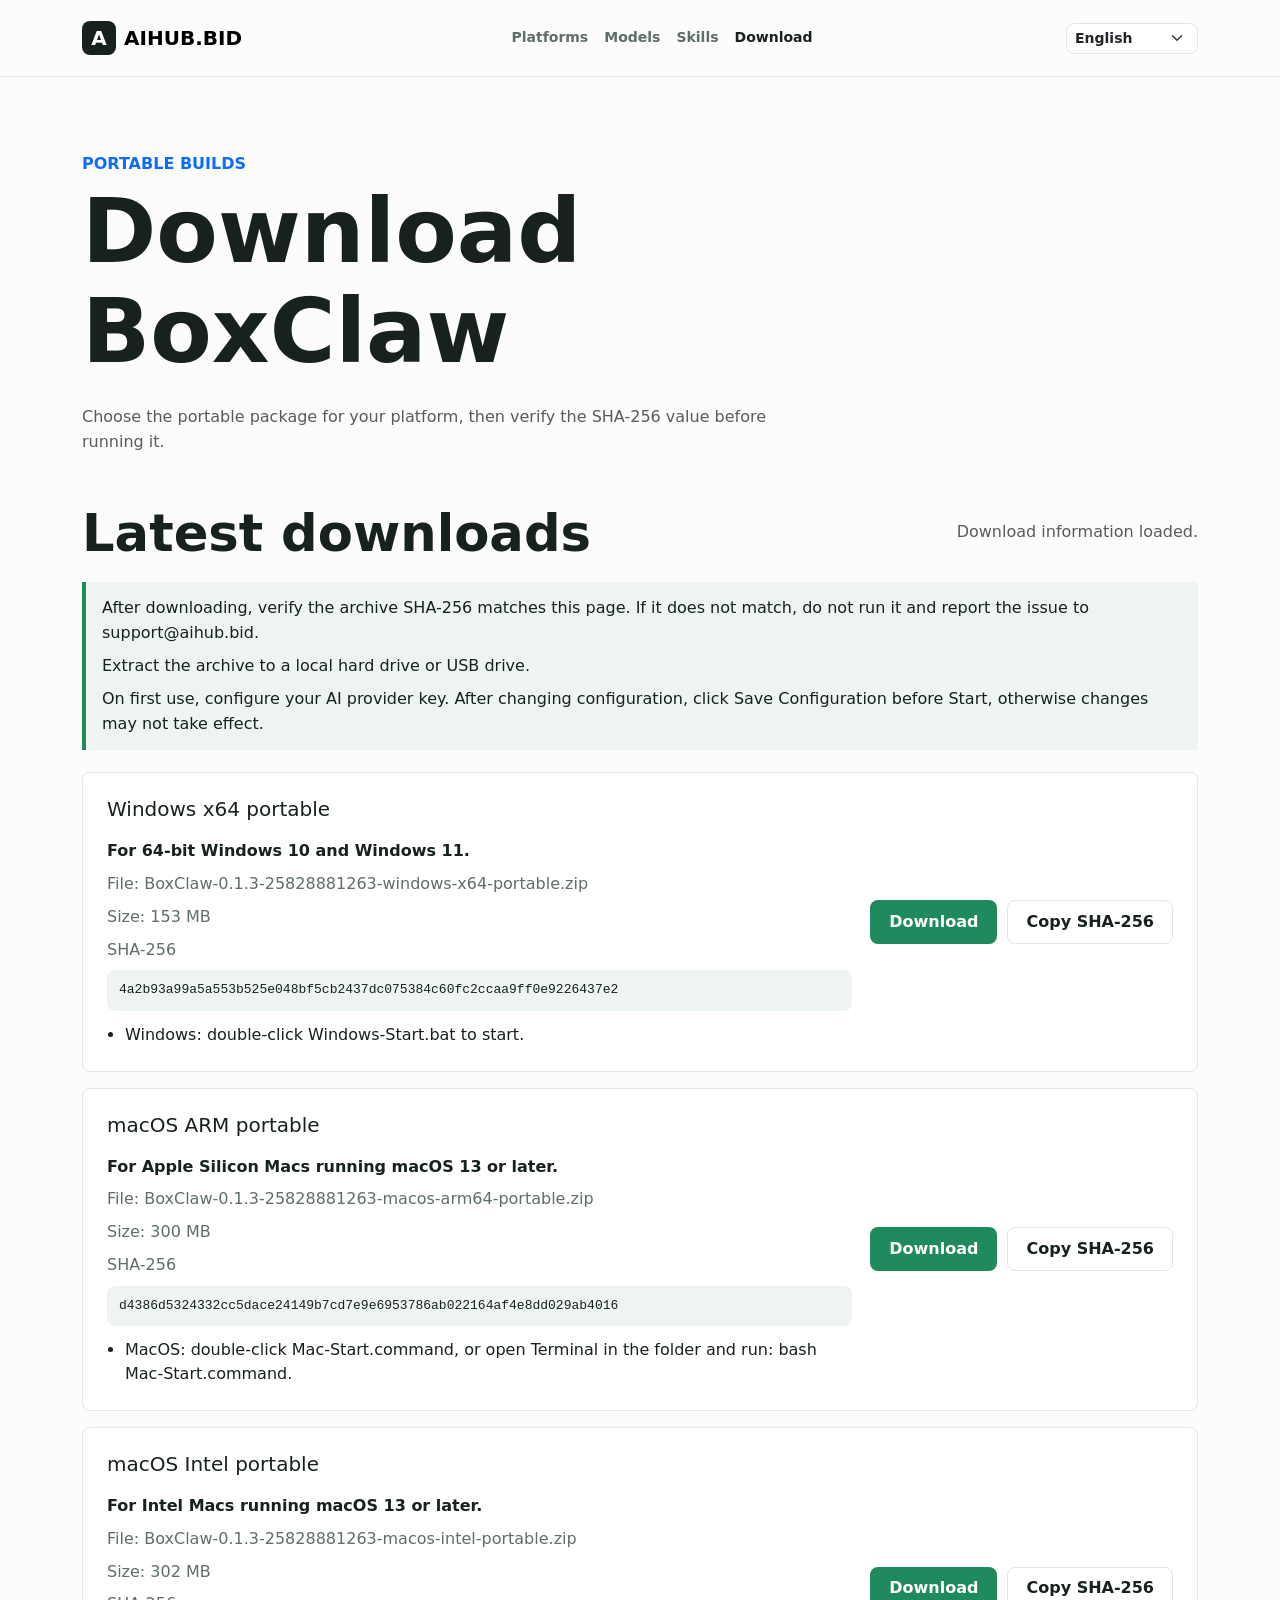
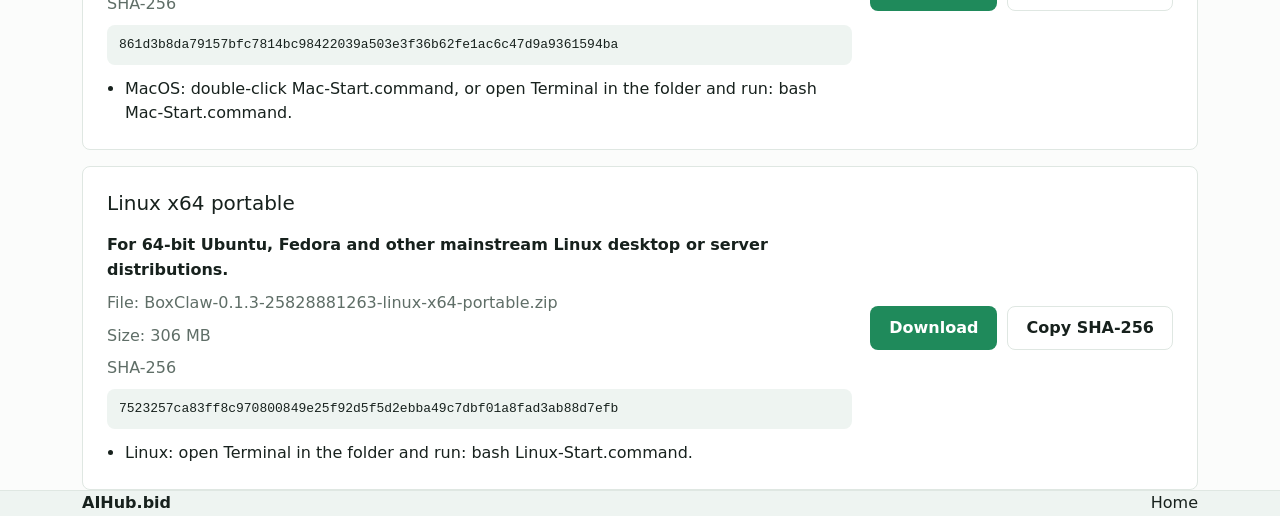
==== download.html @ 00be00dc "fix(download): 强化下载页校验和启动说明 问题背景： - 下载页面向用户暴露了打版和 workflow 等实现细节，且缺少足够醒目的 SHA-256 校验和启动说明。  解决内容： - " ====
<!doctype html>
<html lang="en">
<head>
  <meta charset="utf-8">
  <meta name="viewport" content="width=device-width, initial-scale=1">
  <meta http-equiv="Content-Security-Policy" content="default-src 'self'; connect-src 'self'; img-src 'self' data:; style-src 'self'; script-src 'self'; object-src 'none'; base-uri 'self'; form-action 'none'; upgrade-insecure-requests">
  <meta name="description" content="Download BoxClaw portable builds for Windows, macOS and Linux, then verify release SHA-256 checksums.">
  <title>Download BoxClaw - AIHub.bid</title>
  <link rel="shortcut icon" href="images/favicon.ico">
  <link rel="stylesheet" href="css/bootstrap.min.css" type="text/css">
  <link rel="stylesheet" href="css/materialdesignicons.min.css" type="text/css">
  <link rel="stylesheet" href="css/aihub.css" type="text/css">
</head>
<body data-page="download">
  <nav class="navbar navbar-expand-lg fixed-top navbar-white navbar-custom sticky" id="navbar">
    <div class="container">
      <a class="navbar-brand text-uppercase fw-bold d-flex align-items-center gap-2" href="index.html" aria-label="AIHub.bid">
        <span class="brand-mark" aria-hidden="true">A</span>
        <span>AIHub.bid</span>
      </a>
      <button class="navbar-toggler" type="button" data-bs-toggle="collapse" data-bs-target="#navbarCollapse"
        aria-controls="navbarCollapse" aria-expanded="false" aria-label="Toggle navigation">
        <span class="mdi mdi-menu"></span>
      </button>
      <div class="collapse navbar-collapse" id="navbarCollapse">
        <ul class="navbar-nav mx-auto" id="navbar-navlist">
          <li class="nav-item"><a class="nav-link" href="index.html#platforms" data-i18n="nav.platforms">Platforms</a></li>
          <li class="nav-item"><a class="nav-link" href="index.html#models" data-i18n="nav.models">Models</a></li>
          <li class="nav-item"><a class="nav-link" href="index.html#skills" data-i18n="nav.skills">Skills</a></li>
          <li class="nav-item"><a class="nav-link active" href="download.html" data-i18n="nav.download">Download</a></li>
        </ul>
        <div class="d-flex align-items-center gap-3">
          <select id="language-select" class="form-select form-select-sm language-select" aria-label="Language">
            <option value="en">English</option>
            <option value="zh-CN">简体中文</option>
            <option value="ja">日本語</option>
            <option value="ko">한국어</option>
            <option value="hi-IN">हिन्दी</option>
          </select>
        </div>
      </div>
    </div>
  </nav>

  <main>
    <section class="section download-hero">
      <div class="container">
        <div class="row align-items-end g-4">
          <div class="col-lg-8">
            <h6 class="text-uppercase text-primary fw-semibold" data-i18n="download.eyebrow">Portable builds</h6>
            <h1 data-i18n="download.title">Download BoxClaw</h1>
            <p class="text-muted fs-18 mt-4" data-i18n="download.lede">Choose the portable package for your platform, then verify the SHA-256 value before running it.</p>
          </div>
        </div>
      </div>
    </section>

    <section class="section pt-0" aria-labelledby="download-list-title">
      <div class="container">
        <div class="download-toolbar">
          <h2 id="download-list-title" class="heading" data-i18n="download.listTitle">Latest downloads</h2>
          <p id="download-metadata" class="text-muted" data-i18n="download.loading">Loading download information...</p>
        </div>
        <div class="download-safety" aria-label="Download safety notes">
          <p data-i18n="download.verify">After downloading, verify the archive SHA-256 matches this page. If it does not match, do not run it and report the issue to support@aihub.bid.</p>
          <p data-i18n="download.extract">Extract the archive to a local hard drive or USB drive.</p>
          <p data-i18n="download.firstUse">On first use, configure your AI provider key. After changing configuration, click Save Configuration before Start, otherwise changes may not take effect.</p>
        </div>
        <div id="download-list" class="download-list" aria-live="polite"></div>
      </div>
    </section>
  </main>

  <footer class="section bg-footer">
    <div class="container d-flex flex-column flex-md-row justify-content-between gap-3">
      <strong>AIHub.bid</strong>
      <a href="index.html" data-i18n="download.backHome">Home</a>
    </div>
  </footer>

  <button onclick="topFunction()" id="back-to-top" aria-label="Back to top"><i class="mdi mdi-arrow-up"></i></button>
  <script src="js/bootstrap.bundle.min.js"></script>
  <script src="js/aihub-site.js"></script>
</body>
</html>
---- css/aihub.css ----
:root {
  color-scheme: light;
  --ink: #17211d;
  --muted: #5f6e67;
  --line: #dfe7e2;
  --paper: #fbfcfb;
  --soft: #eef4f1;
  --panel: #ffffff;
  --green: #1f8a5b;
  --green-deep: #12623f;
  --blue: #1f6f9e;
  --amber: #b86812;
  --shadow: 0 18px 50px rgba(23, 33, 29, 0.12);
  font-family: Inter, ui-sans-serif, system-ui, -apple-system, BlinkMacSystemFont, "Segoe UI", sans-serif;
}

.navbar-custom {
  min-height: 72px;
  padding: 16px 0;
  background: rgba(251, 252, 251, 0.96);
  border-bottom: 1px solid var(--line);
  backdrop-filter: blur(14px);
}

.navbar-custom .nav-link {
  color: var(--muted);
  font-size: 14px;
  font-weight: 800;
}

.navbar-custom .nav-link:hover,
.navbar-custom .nav-link.active {
  color: var(--ink);
}

.nav-sticky {
  box-shadow: 0 8px 28px rgba(23, 33, 29, 0.08);
}

.language-select {
  min-width: 132px;
  border-color: var(--line);
  border-radius: 8px;
  font-weight: 800;
}

.btn-primary {
  background: var(--green);
  border-color: var(--green);
}

.btn-primary:hover,
.btn-primary:focus {
  background: var(--green-deep);
  border-color: var(--green-deep);
}

.btn-outline-primary {
  color: var(--green);
  border-color: var(--green);
}

.btn-outline-primary:hover,
.btn-outline-primary:focus {
  background: var(--green);
  border-color: var(--green);
}

.aihub-hero {
  min-height: calc(100vh - 72px);
  padding-top: clamp(120px, 12vw, 168px);
}

.aihub-hero .home-heading h1,
.download-hero h1 {
  color: var(--ink);
  font-size: clamp(52px, 7vw, 96px);
  font-weight: 900;
  letter-spacing: 0;
}

.scaffold-visual {
  position: relative;
}

.scaffold-hero-img {
  display: block;
  max-height: 520px;
  margin-inline: auto;
  object-fit: contain;
}

.control-preview {
  position: absolute;
  right: 6%;
  bottom: 4%;
  width: min(320px, 72%);
  overflow: hidden;
  border: 1px solid var(--line);
  border-radius: 8px;
  background: #ffffff;
}

.preview-topbar {
  display: flex;
  align-items: center;
  gap: 7px;
  padding: 10px 12px;
  background: var(--soft);
  border-bottom: 1px solid var(--line);
  font-size: 12px;
  font-weight: 900;
}

.preview-topbar span {
  width: 8px;
  height: 8px;
  border-radius: 50%;
  background: var(--amber);
}

.preview-topbar span:nth-child(2) {
  background: var(--green);
}

.preview-topbar span:nth-child(3) {
  background: var(--blue);
}

.preview-body {
  display: grid;
  grid-template-columns: repeat(2, minmax(0, 1fr));
  gap: 10px;
  padding: 14px;
}

.preview-pill,
.tag-cloud span {
  border: 1px solid var(--line);
  border-radius: 8px;
  background: #ffffff;
  padding: 10px 12px;
  color: var(--ink);
  font-weight: 900;
}

.preview-pill.active {
  background: var(--ink);
  color: #ffffff;
}

.features-bg {
  background-color: var(--soft);
}

.aihub-card {
  border: 1px solid var(--line);
  border-radius: 8px;
  background: #ffffff;
}

.avatar-title {
  background: rgba(31, 138, 91, 0.14) !important;
  color: var(--green-deep);
}

.tag-cloud {
  display: flex;
  flex-wrap: wrap;
  gap: 12px;
}

.download-hero {
  padding-top: clamp(120px, 12vw, 168px);
  padding-bottom: 36px;
}

.download-toolbar {
  display: flex;
  align-items: end;
  justify-content: space-between;
  gap: 20px;
  padding-bottom: 22px;
}

.download-safety {
  display: grid;
  gap: 8px;
  margin: 0 0 22px;
  border-left: 4px solid var(--green);
  background: var(--soft);
  padding: 14px 16px;
  color: var(--ink);
}

.download-safety p {
  margin: 0;
  line-height: 1.55;
}

.download-list {
  display: grid;
  gap: 16px;
}

.download-item {
  display: grid;
  grid-template-columns: minmax(0, 1fr) auto;
  gap: 18px;
  align-items: center;
  border: 1px solid var(--line);
  border-radius: 8px;
  background: #ffffff;
  padding: 24px;
}

.download-meta {
  display: grid;
  gap: 8px;
  min-width: 0;
}

.checksum {
  display: block;
  max-width: 100%;
  overflow-wrap: anywhere;
  border-radius: 8px;
  background: var(--soft);
  padding: 10px 12px;
  color: var(--ink);
  font-family: ui-monospace, SFMono-Regular, Menlo, Monaco, Consolas, monospace;
  font-size: 13px;
}

.download-usage {
  display: grid;
  gap: 6px;
  padding-left: 18px;
  margin: 4px 0 0;
  color: var(--ink);
}

.download-usage li {
  line-height: 1.5;
}

.download-actions {
  display: flex;
  flex-wrap: wrap;
  gap: 10px;
  justify-content: flex-end;
}

.download-button,
.copy-button {
  display: inline-flex;
  align-items: center;
  justify-content: center;
  min-height: 44px;
  border-radius: 8px;
  border: 1px solid transparent;
  padding: 0 18px;
  font-weight: 900;
}

.download-button {
  background: var(--green);
  color: #ffffff;
}

.copy-button {
  background: #ffffff;
  border-color: var(--line);
  color: var(--ink);
}

.bg-footer {
  border-top: 1px solid var(--line);
  background: var(--soft);
}

#back-to-top {
  width: 40px;
  height: 40px;
  position: fixed;
  right: 24px;
  bottom: 24px;
  z-index: 10;
  display: none;
  border: 0;
  border-radius: 50%;
  background: var(--ink);
  color: #ffffff;
}

@media (max-width: 991px) {
  .navbar-custom .navbar-collapse {
    padding-top: 12px;
  }

  .aihub-hero,
  .download-hero {
    padding-top: 138px;
  }

  .control-preview {
    position: relative;
    right: auto;
    bottom: auto;
    width: 100%;
    margin-top: 18px;
  }
}

@media (max-width: 860px) {
  .download-toolbar,
  .download-item {
    display: grid;
    grid-template-columns: 1fr;
  }

  .download-actions {
    justify-content: stretch;
  }

  .download-actions a,
  .download-actions button {
    width: 100%;
  }
}

* {
  box-sizing: border-box;
}

html {
  scroll-behavior: smooth;
}

body {
  margin: 0;
  background: var(--paper);
  color: var(--ink);
  line-height: 1.55;
}

a {
  color: inherit;
  text-decoration: none;
}

.site-header {
  position: sticky;
  top: 0;
  z-index: 20;
  display: flex;
  align-items: center;
  gap: 24px;
  min-height: 72px;
  padding: 14px clamp(18px, 4vw, 64px);
  background: rgba(251, 252, 251, 0.94);
  border-bottom: 1px solid var(--line);
  backdrop-filter: blur(14px);
}

.brand {
  display: inline-flex;
  align-items: center;
  gap: 10px;
  font-weight: 800;
  white-space: nowrap;
}

.brand-mark {
  display: grid;
  place-items: center;
  width: 34px;
  height: 34px;
  border-radius: 8px;
  background: var(--ink);
  color: #ffffff;
}

.nav-links {
  display: flex;
  align-items: center;
  gap: 22px;
  margin-left: auto;
  color: var(--muted);
  font-size: 14px;
  font-weight: 700;
}

.nav-links a:hover,
.nav-links a[aria-current="page"] {
  color: var(--ink);
}

.language-label select {
  height: 38px;
  border: 1px solid var(--line);
  border-radius: 8px;
  background: #ffffff;
  color: var(--ink);
  font: inherit;
  font-size: 14px;
  font-weight: 700;
  padding: 0 12px;
}

.hero {
  display: grid;
  grid-template-columns: minmax(0, 1fr) minmax(340px, 0.92fr);
  gap: clamp(28px, 5vw, 72px);
  min-height: calc(100vh - 72px);
  padding: clamp(54px, 9vw, 110px) clamp(18px, 6vw, 84px) clamp(38px, 6vw, 76px);
  align-items: center;
}

.hero h1,
.page-head h1 {
  margin: 0;
  font-size: clamp(48px, 7vw, 104px);
  line-height: 0.94;
  letter-spacing: 0;
}

.hero-lede,
.page-head p {
  max-width: 650px;
  margin: 22px 0 0;
  color: var(--muted);
  font-size: clamp(18px, 2vw, 23px);
}

.eyebrow {
  margin: 0 0 14px;
  color: var(--green-deep);
  font-size: 13px;
  font-weight: 900;
  letter-spacing: 0.08em;
  text-transform: uppercase;
}

.hero-actions {
  display: flex;
  flex-wrap: wrap;
  gap: 12px;
  margin-top: 32px;
}

.primary-action,
.secondary-action,
.download-button,
.copy-button {
  display: inline-flex;
  align-items: center;
  justify-content: center;
  min-height: 44px;
  border-radius: 8px;
  border: 1px solid transparent;
  padding: 0 18px;
  font-weight: 800;
  cursor: pointer;
}

.primary-action,
.download-button {
  background: var(--green);
  color: #ffffff;
}

.secondary-action,
.copy-button {
  background: #ffffff;
  border-color: var(--line);
  color: var(--ink);
}

.download-button[aria-disabled="true"] {
  opacity: 0.62;
  pointer-events: none;
}

.product-visual {
  position: relative;
  min-height: 430px;
  display: grid;
  place-items: center;
}

.visual-window {
  width: min(100%, 560px);
  border: 1px solid rgba(23, 33, 29, 0.12);
  border-radius: 8px;
  overflow: hidden;
  background: #ffffff;
  box-shadow: var(--shadow);
}

.visual-topbar {
  display: flex;
  align-items: center;
  gap: 8px;
  padding: 13px 16px;
  background: var(--soft);
  border-bottom: 1px solid var(--line);
}

.visual-topbar span {
  width: 10px;
  height: 10px;
  border-radius: 50%;
  background: var(--amber);
}

.visual-topbar span:nth-child(2) {
  background: var(--green);
}

.visual-topbar span:nth-child(3) {
  background: var(--blue);
}

.visual-topbar strong {
  margin-left: 8px;
  font-size: 13px;
}

.visual-body {
  display: grid;
  grid-template-columns: 120px 1fr;
  min-height: 320px;
}

.visual-rail {
  display: grid;
  align-content: start;
  gap: 10px;
  padding: 18px;
  border-right: 1px solid var(--line);
  background: #f7faf8;
}

.visual-rail span,
.visual-grid span,
.skill-strip span,
.provider-list li {
  border: 1px solid var(--line);
  border-radius: 8px;
  background: #ffffff;
  padding: 10px 12px;
  font-weight: 800;
}

.visual-rail .active {
  background: var(--ink);
  color: #ffffff;
}

.visual-panel {
  padding: 22px;
}

.visual-status {
  display: flex;
  justify-content: space-between;
  gap: 14px;
  border: 1px solid var(--line);
  border-radius: 8px;
  padding: 16px;
}

.visual-status small {
  color: var(--green-deep);
  font-weight: 900;
}

.visual-lines {
  display: grid;
  gap: 12px;
  margin: 22px 0;
}

.visual-lines span {
  display: block;
  height: 12px;
  border-radius: 999px;
  background: var(--soft);
}

.visual-lines span:nth-child(2) {
  width: 78%;
}

.visual-lines span:nth-child(3) {
  width: 58%;
}

.visual-grid {
  display: grid;
  grid-template-columns: repeat(2, minmax(0, 1fr));
  gap: 10px;
}

.band {
  padding: clamp(54px, 8vw, 96px) clamp(18px, 6vw, 84px);
  border-top: 1px solid var(--line);
}

.split-band {
  display: grid;
  grid-template-columns: minmax(0, 0.8fr) minmax(320px, 1fr);
  gap: clamp(26px, 5vw, 70px);
  align-items: start;
}

.section-heading h2,
.download-toolbar h2 {
  max-width: 760px;
  margin: 0;
  font-size: clamp(30px, 4vw, 56px);
  line-height: 1.04;
  letter-spacing: 0;
}

.feature-grid {
  display: grid;
  grid-template-columns: repeat(2, minmax(0, 1fr));
  gap: 18px;
  margin-top: 32px;
}

.feature-item,
.download-item {
  border: 1px solid var(--line);
  border-radius: 8px;
  background: #ffffff;
  padding: 24px;
}

.feature-item h3,
.download-item h3 {
  margin: 0 0 10px;
  font-size: 20px;
}

.feature-item p,
.download-item p,
.metadata-note {
  margin: 0;
  color: var(--muted);
}

.download-item .platform-note {
  color: var(--ink);
  font-weight: 700;
}

.provider-list,
.skill-strip {
  display: flex;
  flex-wrap: wrap;
  gap: 12px;
  padding: 0;
  margin: 0;
  list-style: none;
}

.skill-strip {
  margin-top: 32px;
}

.page-head {
  padding: clamp(54px, 8vw, 92px) clamp(18px, 6vw, 84px) 36px;
}

.download-section {
  padding: 0 clamp(18px, 6vw, 84px) clamp(58px, 9vw, 110px);
}

.download-toolbar {
  display: flex;
  align-items: end;
  justify-content: space-between;
  gap: 20px;
  padding-bottom: 22px;
}

.download-list {
  display: grid;
  gap: 16px;
}

.download-item {
  display: grid;
  grid-template-columns: minmax(0, 1fr) auto;
  gap: 18px;
  align-items: center;
}

.download-meta {
  display: grid;
  gap: 8px;
  min-width: 0;
}

.checksum {
  display: block;
  max-width: 100%;
  overflow-wrap: anywhere;
  border-radius: 8px;
  background: var(--soft);
  padding: 10px 12px;
  color: var(--ink);
  font-family: ui-monospace, SFMono-Regular, Menlo, Monaco, Consolas, monospace;
  font-size: 13px;
}

.download-actions {
  display: flex;
  flex-wrap: wrap;
  gap: 10px;
  justify-content: flex-end;
}

.site-footer {
  display: flex;
  justify-content: space-between;
  gap: 16px;
  padding: 28px clamp(18px, 6vw, 84px);
  border-top: 1px solid var(--line);
  color: var(--muted);
  font-weight: 700;
}

.sr-only {
  position: absolute;
  width: 1px;
  height: 1px;
  padding: 0;
  margin: -1px;
  overflow: hidden;
  clip: rect(0, 0, 0, 0);
  white-space: nowrap;
  border: 0;
}

@media (max-width: 860px) {
  .site-header {
    flex-wrap: wrap;
    gap: 12px;
  }

  .nav-links {
    order: 3;
    width: 100%;
    overflow-x: auto;
    margin-left: 0;
    padding-bottom: 2px;
  }

  .hero,
  .split-band {
    grid-template-columns: 1fr;
  }

  .hero {
    min-height: auto;
  }

  .feature-grid,
  .download-item {
    grid-template-columns: 1fr;
  }

  .download-toolbar {
    display: grid;
  }

  .download-actions {
    justify-content: stretch;
  }

  .download-actions a,
  .download-actions button {
    width: 100%;
  }
}

@media (max-width: 520px) {
  .visual-body {
    grid-template-columns: 1fr;
  }

  .visual-rail {
    grid-template-columns: repeat(3, 1fr);
    border-right: 0;
    border-bottom: 1px solid var(--line);
  }

  .visual-grid {
    grid-template-columns: 1fr;
  }
}

/* Scaffold adaptation overrides: keep the Bootstrap template structure while removing demo-only visual noise. */
.heading {
  text-transform: none;
  font-weight: 900;
  line-height: 1.12;
}

.heading::before {
  display: none;
}

.aihub-hero .home-heading h1,
.download-hero h1 {
  line-height: 1.12;
  overflow-wrap: anywhere;
}

.features .features-card {
  text-align: left;
}

.features .features-card .avatar-md {
  margin: 0 0 1.5rem;
}

main .section {
  overflow: hidden;
}

#models,
#skills {
  padding-top: 96px;
  padding-bottom: 96px;
}

:lang(hi-IN) .aihub-hero .home-heading h1,
:lang(hi-IN) .download-hero h1,
:lang(hi-IN) .heading {
  line-height: 1.24;
}

@media (max-width: 991px) {
  .aihub-hero .home-heading h1,
  .download-hero h1 {
    font-size: clamp(44px, 12vw, 64px);
  }

  .section {
    padding-top: 64px;
    padding-bottom: 64px;
  }
}

@media (max-width: 520px) {
  .aihub-hero .home-heading h1,
  .download-hero h1 {
    font-size: clamp(42px, 12vw, 56px);
  }

  .download-hero h1 {
    max-width: 10ch;
  }

  .heading {
    font-size: 28px;
  }

  .home-btn .btn {
    width: 100%;
  }
}
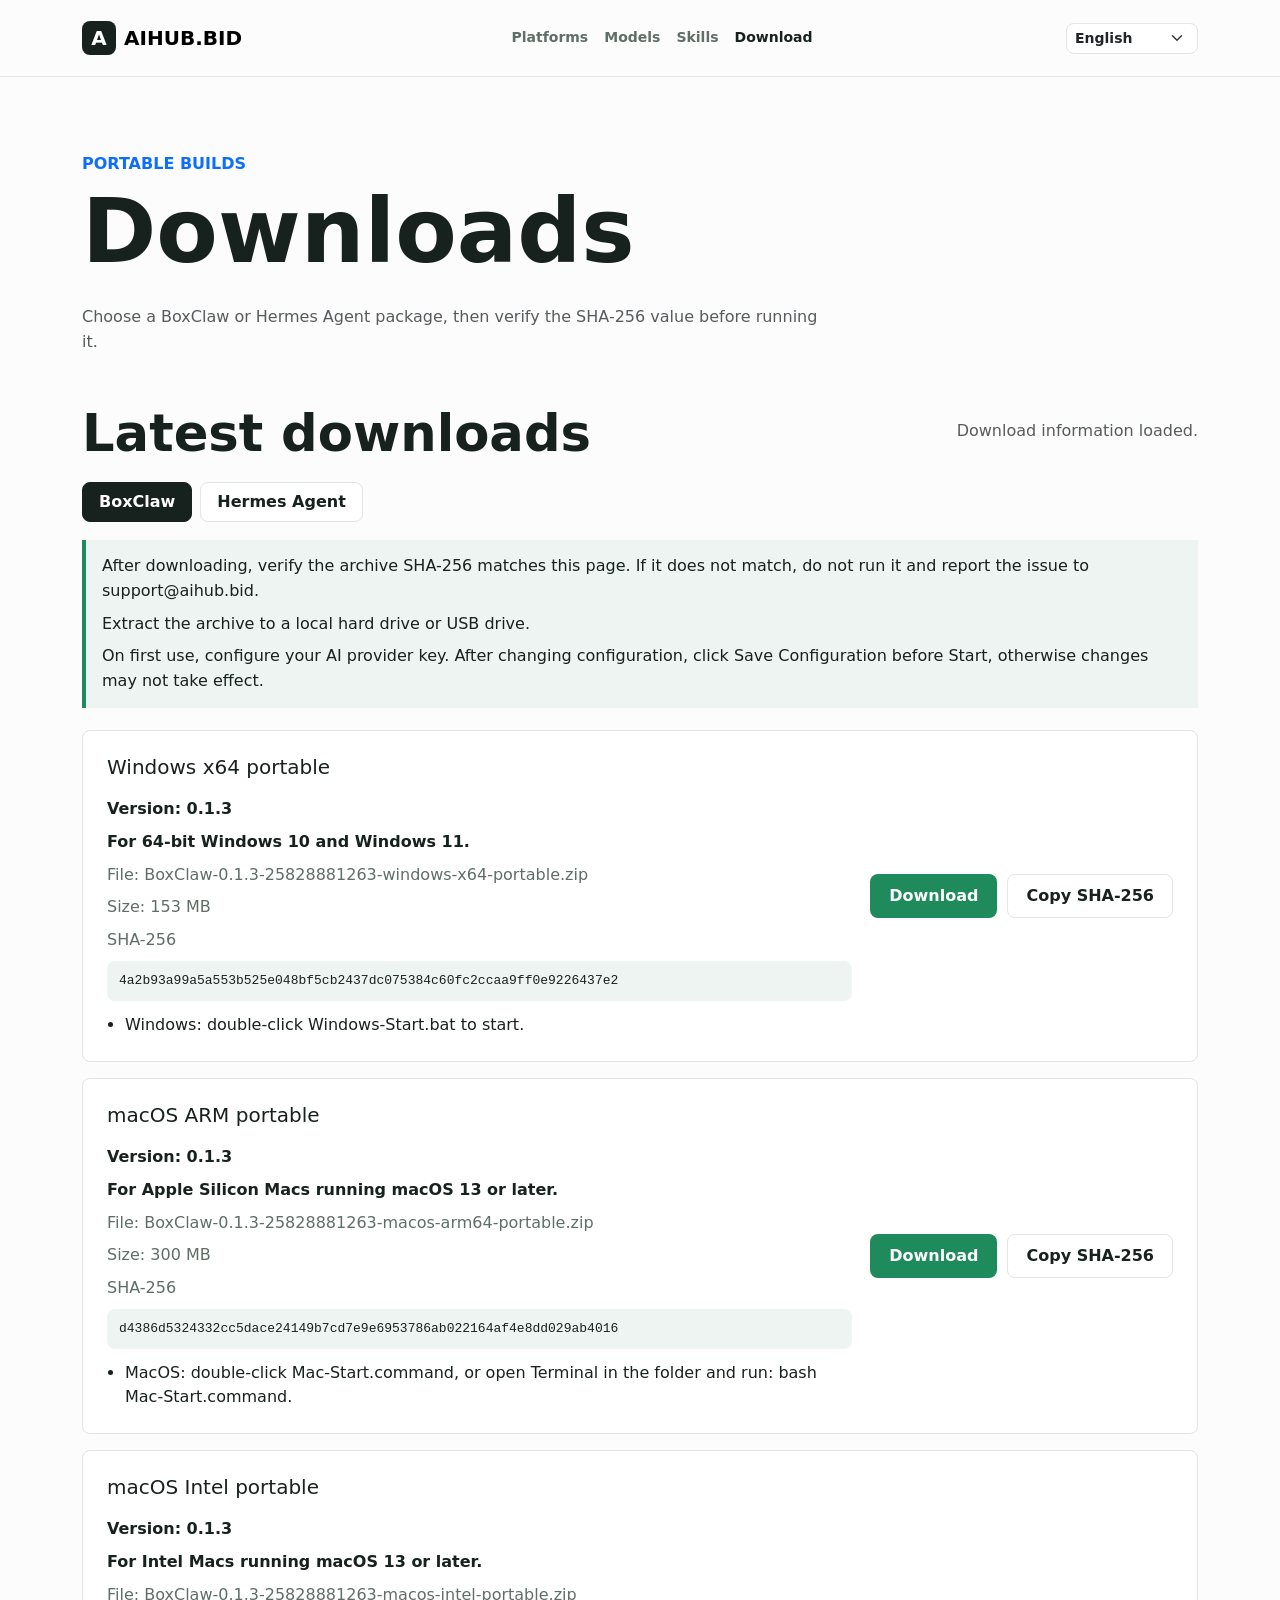
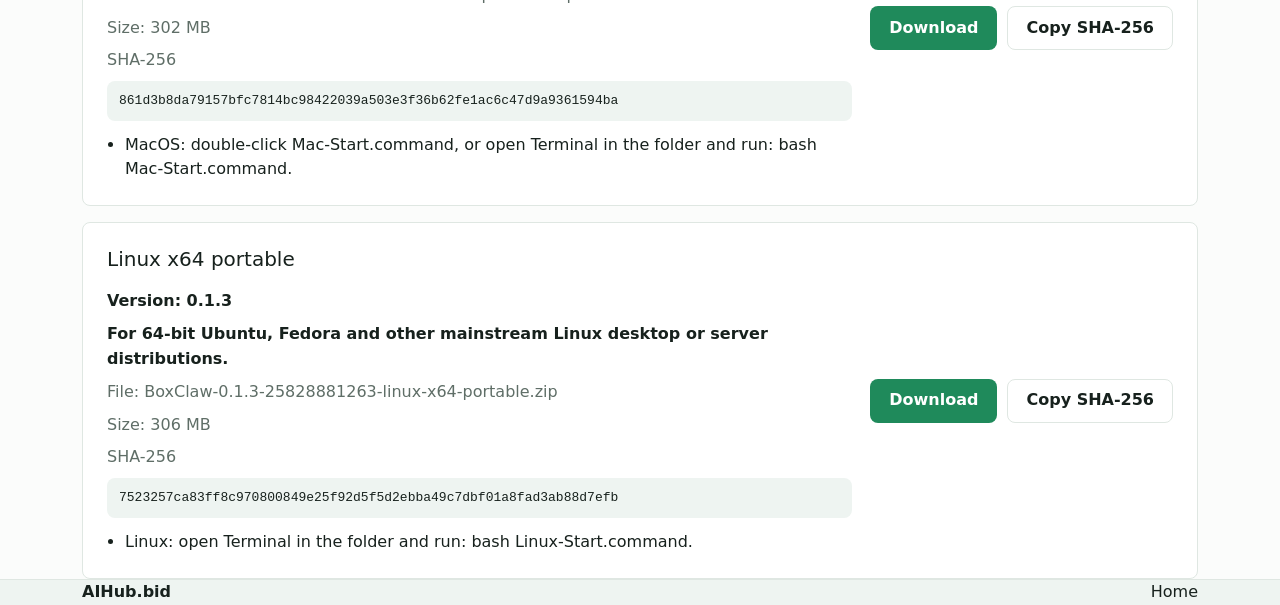
==== commit edeecd8a: "feat(download): 增加鉴权下载页 问题背景：下载页旧实现直接公开 BoxClaw 下载 URL，且只支持单产品 metadata，不满足 token + Turnstile 鉴权和 He" ====
--- a/download.html
+++ b/download.html
@@ -3,9 +3,9 @@
 <head>
   <meta charset="utf-8">
   <meta name="viewport" content="width=device-width, initial-scale=1">
-  <meta http-equiv="Content-Security-Policy" content="default-src 'self'; connect-src 'self'; img-src 'self' data:; style-src 'self'; script-src 'self'; object-src 'none'; base-uri 'self'; form-action 'none'; upgrade-insecure-requests">
-  <meta name="description" content="Download BoxClaw portable builds for Windows, macOS and Linux, then verify release SHA-256 checksums.">
-  <title>Download BoxClaw - AIHub.bid</title>
+  <meta http-equiv="Content-Security-Policy" content="default-src 'self'; connect-src 'self' https://dl.aihub.bid https://challenges.cloudflare.com; img-src 'self' data:; style-src 'self'; script-src 'self' https://challenges.cloudflare.com; frame-src https://challenges.cloudflare.com; object-src 'none'; base-uri 'self'; form-action 'none'; upgrade-insecure-requests">
+  <meta name="description" content="Download BoxClaw and Hermes Agent packages, then verify release SHA-256 checksums.">
+  <title>Downloads - AIHub.bid</title>
   <link rel="shortcut icon" href="images/favicon.ico">
   <link rel="stylesheet" href="css/bootstrap.min.css" type="text/css">
   <link rel="stylesheet" href="css/materialdesignicons.min.css" type="text/css">
@@ -61,6 +61,7 @@
           <h2 id="download-list-title" class="heading" data-i18n="download.listTitle">Latest downloads</h2>
           <p id="download-metadata" class="text-muted" data-i18n="download.loading">Loading download information...</p>
         </div>
+        <div id="download-tabs" class="download-tabs" aria-label="Download products"></div>
         <div class="download-safety" aria-label="Download safety notes">
           <p data-i18n="download.verify">After downloading, verify the archive SHA-256 matches this page. If it does not match, do not run it and report the issue to support@aihub.bid.</p>
           <p data-i18n="download.extract">Extract the archive to a local hard drive or USB drive.</p>
@@ -78,8 +79,30 @@
     </div>
   </footer>
 
-  <button onclick="topFunction()" id="back-to-top" aria-label="Back to top"><i class="mdi mdi-arrow-up"></i></button>
+  <div id="download-token-modal" class="download-modal" hidden aria-hidden="true" role="dialog" aria-modal="true" aria-labelledby="download-token-title">
+    <div class="download-modal-panel">
+      <div class="download-modal-head">
+        <div>
+          <h2 id="download-token-title" data-i18n="download.tokenTitle">Download token</h2>
+          <p id="download-token-file"></p>
+        </div>
+        <button id="download-token-cancel" class="modal-close" type="button" aria-label="Close">×</button>
+      </div>
+      <p class="download-modal-copy" data-i18n="download.tokenPrompt">Enter the download token for this product.</p>
+      <label class="download-token-label" for="download-token-input" data-i18n="download.tokenLabel">Token</label>
+      <input id="download-token-input" class="download-token-input" type="password" autocomplete="off" spellcheck="false" data-i18n-placeholder="download.tokenPlaceholder" placeholder="Paste download token">
+      <div id="turnstile-container" class="turnstile-container"></div>
+      <p id="download-token-status" class="download-token-status" aria-live="polite"></p>
+      <div class="download-modal-actions">
+        <button id="download-token-cancel-secondary" class="copy-button" type="button" data-i18n="download.tokenCancel">Cancel</button>
+        <button id="download-token-confirm" class="download-button" type="button" data-i18n="download.tokenConfirm">Confirm</button>
+      </div>
+    </div>
+  </div>
+
+  <button id="back-to-top" aria-label="Back to top"><i class="mdi mdi-arrow-up"></i></button>
   <script src="js/bootstrap.bundle.min.js"></script>
+  <script src="https://challenges.cloudflare.com/turnstile/v0/api.js?render=explicit" async defer></script>
   <script src="js/aihub-site.js"></script>
 </body>
 </html>
--- a/css/aihub.css
+++ b/css/aihub.css
@@ -198,6 +198,29 @@
   line-height: 1.55;
 }
 
+.download-tabs {
+  display: flex;
+  flex-wrap: wrap;
+  gap: 8px;
+  margin: 0 0 18px;
+}
+
+.download-tab {
+  min-height: 40px;
+  border: 1px solid var(--line);
+  border-radius: 8px;
+  background: #ffffff;
+  color: var(--ink);
+  padding: 0 16px;
+  font-weight: 900;
+}
+
+.download-tab[aria-selected="true"] {
+  border-color: var(--ink);
+  background: var(--ink);
+  color: #ffffff;
+}
+
 .download-list {
   display: grid;
   gap: 16px;
@@ -272,6 +295,107 @@
   background: #ffffff;
   border-color: var(--line);
   color: var(--ink);
+}
+
+.download-button:disabled,
+.copy-button:disabled {
+  opacity: 0.58;
+  cursor: not-allowed;
+}
+
+.download-modal[hidden] {
+  display: none;
+}
+
+.download-modal {
+  position: fixed;
+  inset: 0;
+  z-index: 1040;
+  display: grid;
+  place-items: center;
+  padding: 20px;
+  background: rgba(23, 33, 29, 0.46);
+}
+
+.download-modal-panel {
+  width: min(100%, 460px);
+  border: 1px solid var(--line);
+  border-radius: 8px;
+  background: #ffffff;
+  padding: 22px;
+  box-shadow: var(--shadow);
+}
+
+.download-modal-head {
+  display: flex;
+  align-items: start;
+  justify-content: space-between;
+  gap: 16px;
+}
+
+.download-modal-head h2 {
+  margin: 0;
+  font-size: 24px;
+  font-weight: 900;
+}
+
+.download-modal-head p,
+.download-modal-copy {
+  margin: 8px 0 0;
+  color: var(--muted);
+  overflow-wrap: anywhere;
+}
+
+.modal-close {
+  width: 34px;
+  height: 34px;
+  border: 1px solid var(--line);
+  border-radius: 8px;
+  background: #ffffff;
+  color: var(--ink);
+  font-size: 22px;
+  line-height: 1;
+}
+
+.download-token-label {
+  display: block;
+  margin: 18px 0 8px;
+  font-weight: 900;
+}
+
+.download-token-input {
+  width: 100%;
+  min-height: 44px;
+  border: 1px solid var(--line);
+  border-radius: 8px;
+  padding: 0 12px;
+  color: var(--ink);
+}
+
+.turnstile-container {
+  min-height: 1px;
+}
+
+.download-token-status {
+  min-height: 24px;
+  margin: 12px 0 0;
+  color: var(--muted);
+  overflow-wrap: anywhere;
+}
+
+.download-token-status[data-kind="error"] {
+  color: #b42318;
+}
+
+.download-token-status[data-kind="success"] {
+  color: var(--green-deep);
+}
+
+.download-modal-actions {
+  display: flex;
+  justify-content: flex-end;
+  gap: 10px;
+  margin-top: 18px;
 }
 
 .bg-footer {
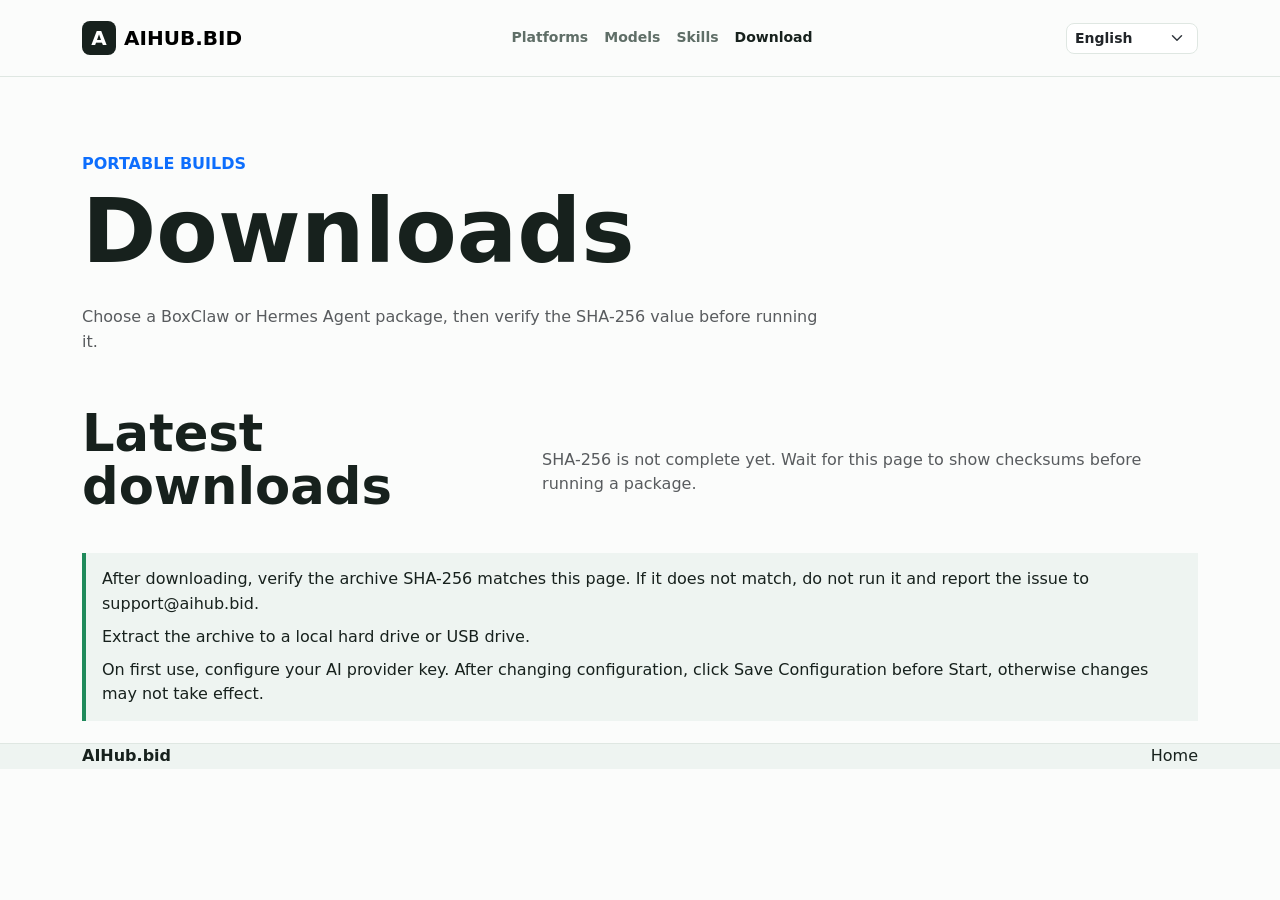
==== commit 07b4ff34: "chore: 部署主页面 (deploy workflow)" ====
--- a/download.html
+++ b/download.html
@@ -3,7 +3,7 @@
 <head>
   <meta charset="utf-8">
   <meta name="viewport" content="width=device-width, initial-scale=1">
-  <meta http-equiv="Content-Security-Policy" content="default-src 'self'; connect-src 'self' https://dl.aihub.bid https://challenges.cloudflare.com; img-src 'self' data:; style-src 'self'; script-src 'self' https://challenges.cloudflare.com; frame-src https://challenges.cloudflare.com; object-src 'none'; base-uri 'self'; form-action 'none'; upgrade-insecure-requests">
+  <meta http-equiv="Content-Security-Policy" content="default-src 'self'; connect-src 'self' https://dl.aihub.bid https://challenges.cloudflare.com; img-src 'self' data:; style-src 'self'; script-src 'self' https://challenges.cloudflare.com https://static.cloudflareinsights.com 'sha256-CcqLS+o5yZ7NOLcqFSn/9S8eZL36SpwLFhNeoWNH0x4='; frame-src https://challenges.cloudflare.com; object-src 'none'; base-uri 'self'; form-action 'none'; upgrade-insecure-requests">
   <meta name="description" content="Download BoxClaw and Hermes Agent packages, then verify release SHA-256 checksums.">
   <title>Downloads - AIHub.bid</title>
   <link rel="shortcut icon" href="images/favicon.ico">
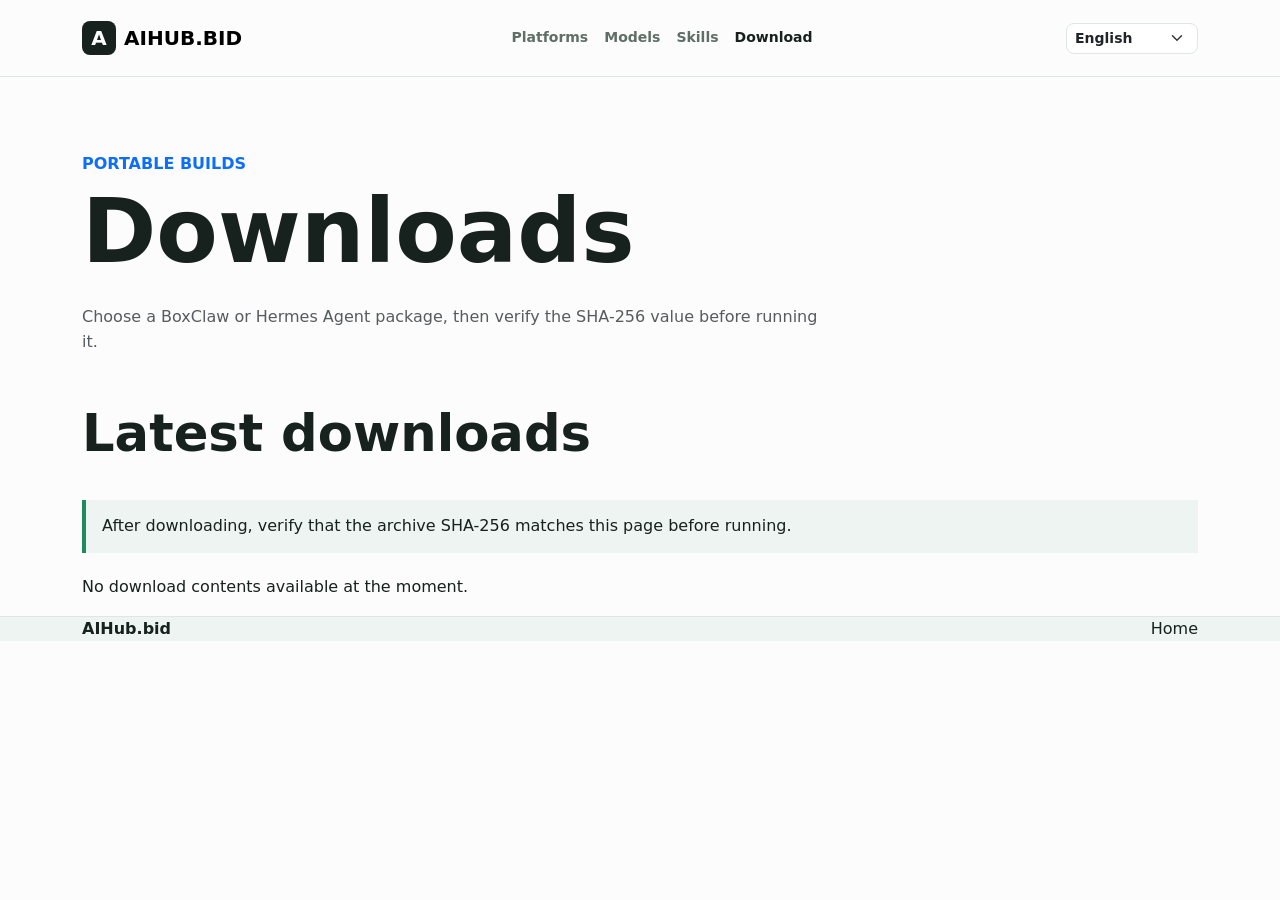
==== commit d97db96f: "chore: 部署主页面 (deploy workflow)" ====
--- a/download.html
+++ b/download.html
@@ -63,9 +63,7 @@
         </div>
         <div id="download-tabs" class="download-tabs" aria-label="Download products"></div>
         <div class="download-safety" aria-label="Download safety notes">
-          <p data-i18n="download.verify">After downloading, verify the archive SHA-256 matches this page. If it does not match, do not run it and report the issue to support@aihub.bid.</p>
-          <p data-i18n="download.extract">Extract the archive to a local hard drive or USB drive.</p>
-          <p data-i18n="download.firstUse">On first use, configure your AI provider key. After changing configuration, click Save Configuration before Start, otherwise changes may not take effect.</p>
+          <p data-i18n="download.verify">After downloading, verify that the archive SHA-256 matches this page before running.</p>
         </div>
         <div id="download-list" class="download-list" aria-live="polite"></div>
       </div>
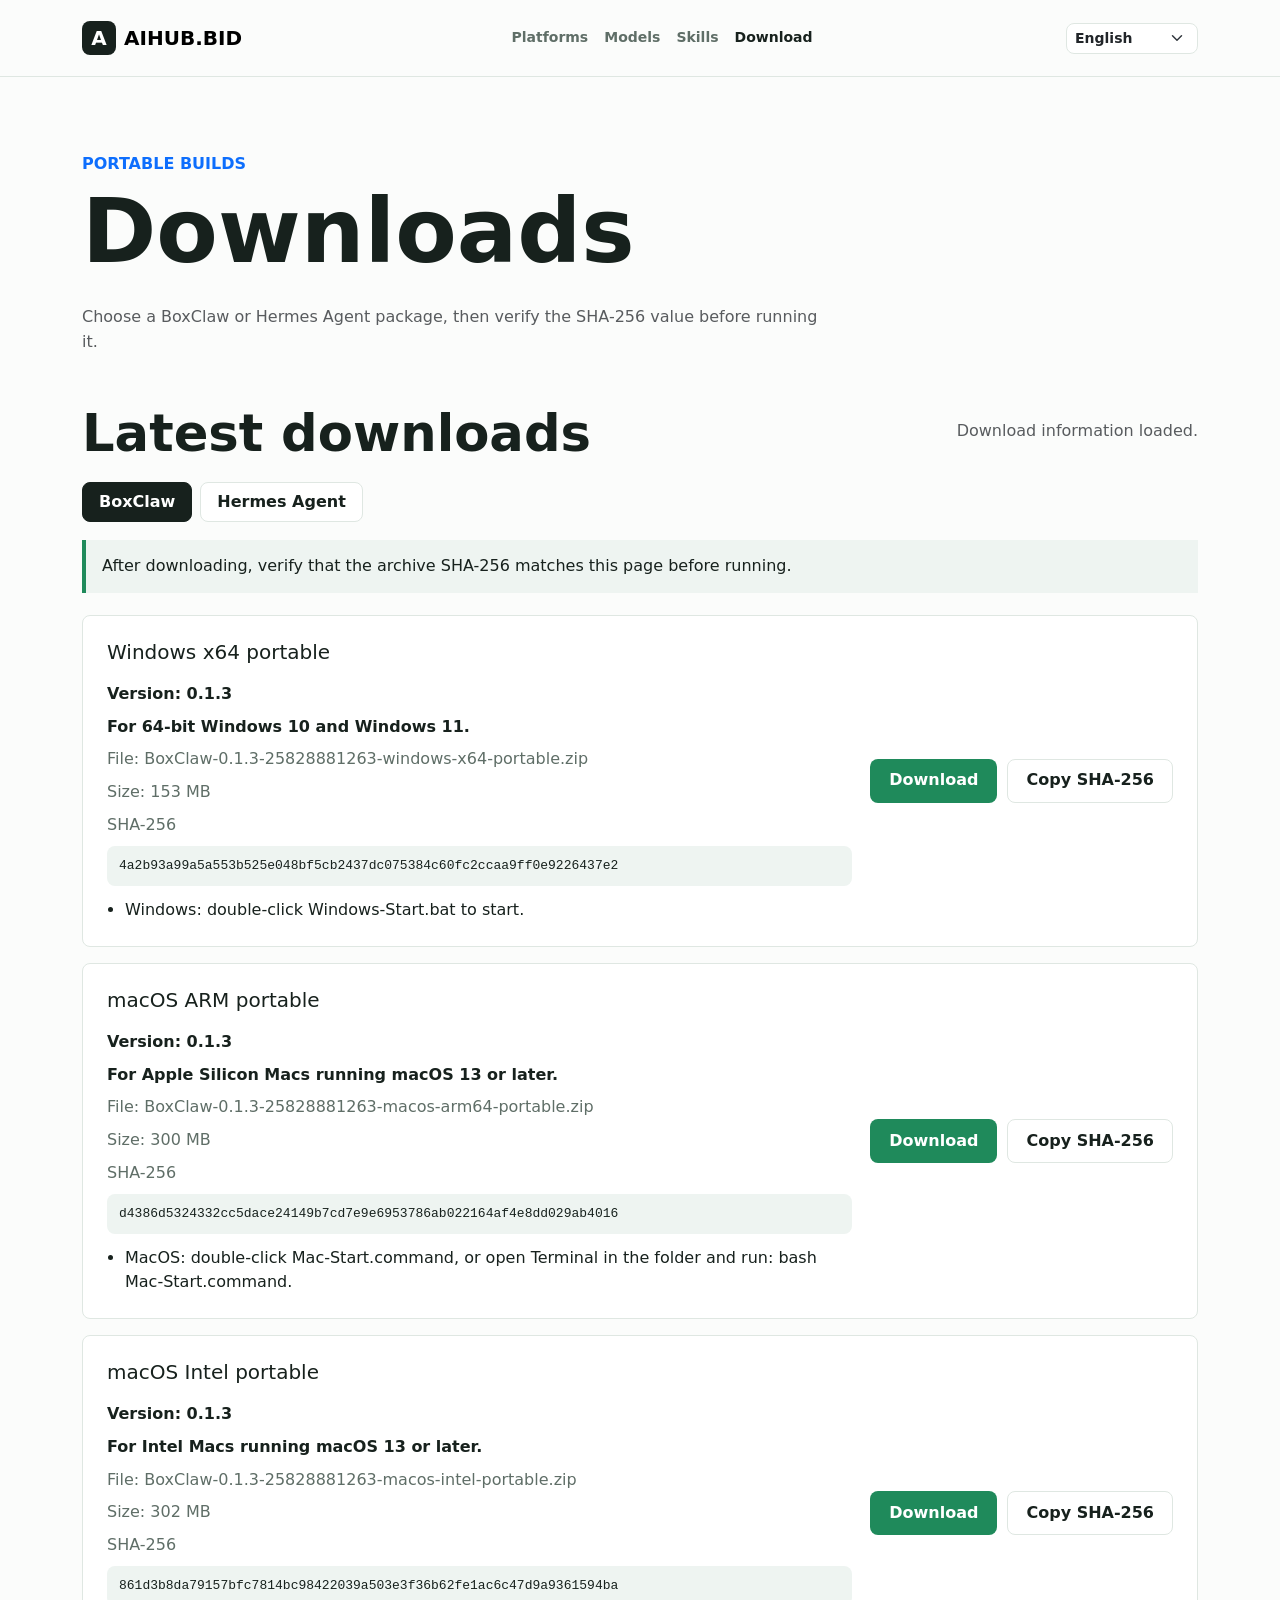
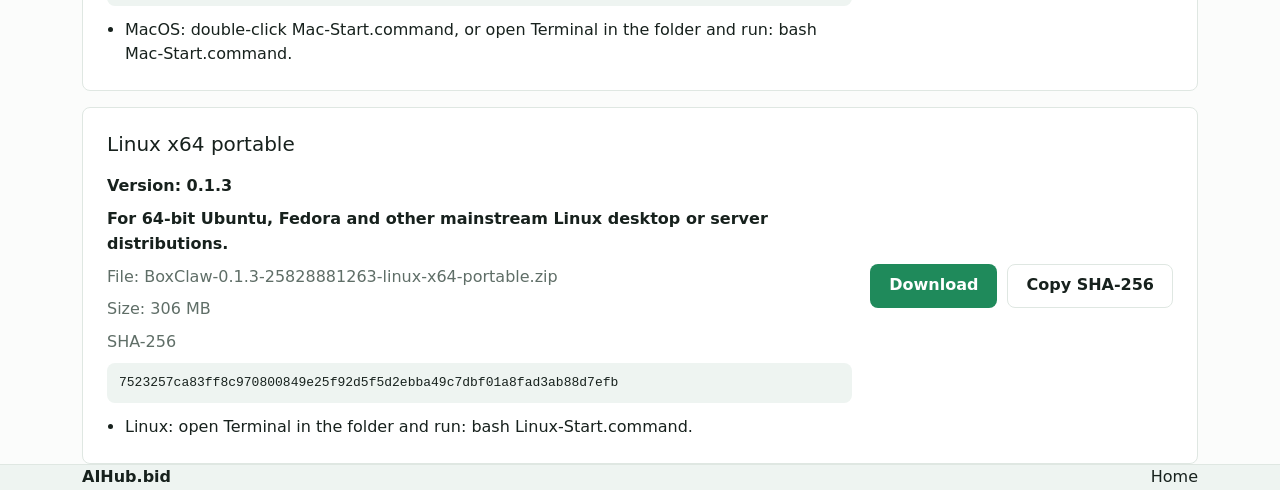
==== commit 6dbb0bb4: "chore: 部署主页面 (deploy workflow)" ====
--- a/download.html
+++ b/download.html
@@ -3,7 +3,7 @@
 <head>
   <meta charset="utf-8">
   <meta name="viewport" content="width=device-width, initial-scale=1">
-  <meta http-equiv="Content-Security-Policy" content="default-src 'self'; connect-src 'self' https://dl.aihub.bid https://challenges.cloudflare.com; img-src 'self' data:; style-src 'self'; script-src 'self' https://challenges.cloudflare.com https://static.cloudflareinsights.com 'sha256-CcqLS+o5yZ7NOLcqFSn/9S8eZL36SpwLFhNeoWNH0x4='; frame-src https://challenges.cloudflare.com; object-src 'none'; base-uri 'self'; form-action 'none'; upgrade-insecure-requests">
+  <meta http-equiv="Content-Security-Policy" content="default-src 'self'; connect-src 'self' https://dl.aihub.bid https://api-dl.aihub.bid https://challenges.cloudflare.com; img-src 'self' data:; style-src 'self'; script-src 'self' https://challenges.cloudflare.com https://static.cloudflareinsights.com 'sha256-CcqLS+o5yZ7NOLcqFSn/9S8eZL36SpwLFhNeoWNH0x4='; frame-src https://challenges.cloudflare.com; object-src 'none'; base-uri 'self'; form-action 'none'; upgrade-insecure-requests">
   <meta name="description" content="Download BoxClaw and Hermes Agent packages, then verify release SHA-256 checksums.">
   <title>Downloads - AIHub.bid</title>
   <link rel="shortcut icon" href="images/favicon.ico">
@@ -101,6 +101,6 @@
   <button id="back-to-top" aria-label="Back to top"><i class="mdi mdi-arrow-up"></i></button>
   <script src="js/bootstrap.bundle.min.js"></script>
   <script src="https://challenges.cloudflare.com/turnstile/v0/api.js?render=explicit" async defer></script>
-  <script src="js/aihub-site.js"></script>
+  <script src="js/aihub-site.js?v=2026071103"></script>
 </body>
 </html>
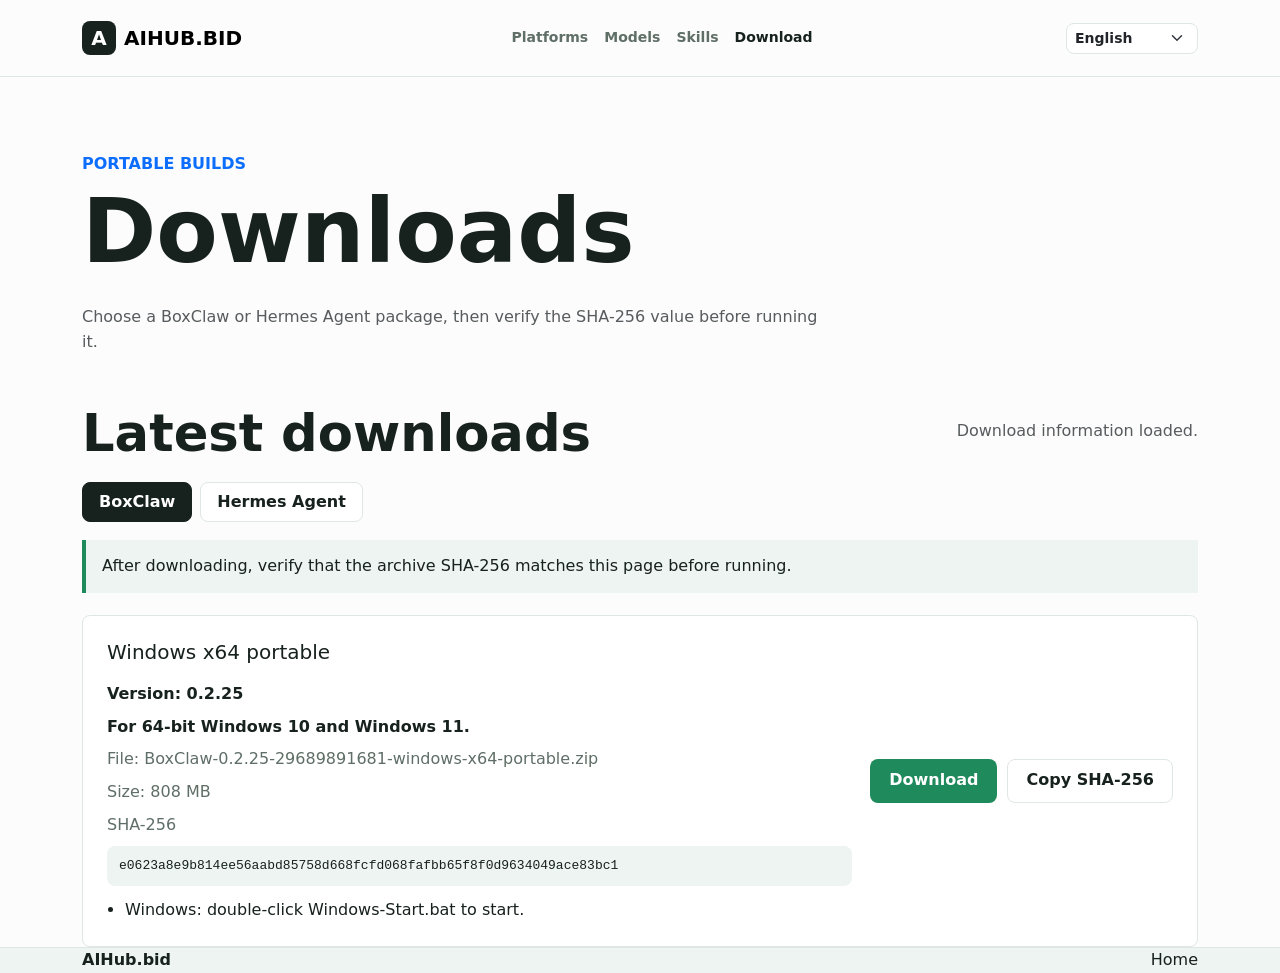
==== commit 81334d05: "chore: 部署主页面 (deploy workflow)" ====
--- a/download.html
+++ b/download.html
@@ -3,7 +3,7 @@
 <head>
   <meta charset="utf-8">
   <meta name="viewport" content="width=device-width, initial-scale=1">
-  <meta http-equiv="Content-Security-Policy" content="default-src 'self'; connect-src 'self' https://dl.aihub.bid https://api-dl.aihub.bid https://challenges.cloudflare.com; img-src 'self' data:; style-src 'self'; script-src 'self' https://challenges.cloudflare.com https://static.cloudflareinsights.com 'sha256-CcqLS+o5yZ7NOLcqFSn/9S8eZL36SpwLFhNeoWNH0x4='; frame-src https://challenges.cloudflare.com; object-src 'none'; base-uri 'self'; form-action 'none'; upgrade-insecure-requests">
+  <meta http-equiv="Content-Security-Policy" content="default-src 'self'; connect-src 'self' https://dl.aihub.bid https://api-dl.aihub.bid https://challenges.cloudflare.com; img-src 'self' data:; style-src 'self'; script-src 'self' https://challenges.cloudflare.com https://static.cloudflareinsights.com 'sha256-CcqLS+o5yZ7NOLcqFSn/9S8eZL36SpwLFhNeoWNH0x4=' 'sha256-EkZ+D+SixEjgIuK0vp/DljnaS0nYFUISS77pGEDG8Ks='; frame-src https://challenges.cloudflare.com; object-src 'none'; base-uri 'self'; form-action 'none'; upgrade-insecure-requests">
   <meta name="description" content="Download BoxClaw and Hermes Agent packages, then verify release SHA-256 checksums.">
   <title>Downloads - AIHub.bid</title>
   <link rel="shortcut icon" href="images/favicon.ico">
@@ -101,6 +101,6 @@
   <button id="back-to-top" aria-label="Back to top"><i class="mdi mdi-arrow-up"></i></button>
   <script src="js/bootstrap.bundle.min.js"></script>
   <script src="https://challenges.cloudflare.com/turnstile/v0/api.js?render=explicit" async defer></script>
-  <script src="js/aihub-site.js?v=2026071103"></script>
+  <script src="js/aihub-site.js?v=2026071301"></script>
 </body>
 </html>
